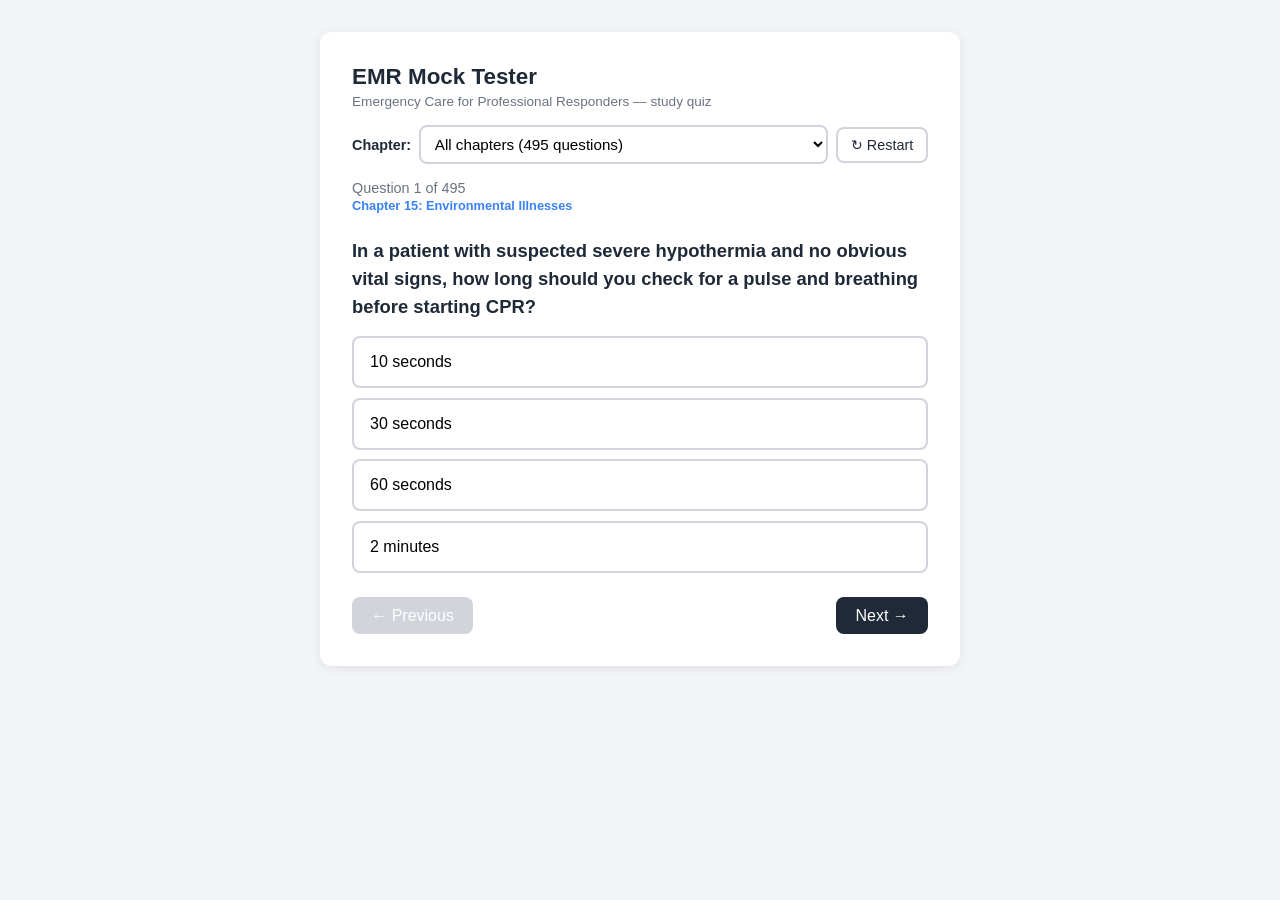
==== index.html @ 5485d756 "EMR mock tester: 495-question quiz with chapter filter Static HTML/CSS/JS quiz for the Canadian Red " ====
<!DOCTYPE html>
<html lang="en">
<head>
  <meta charset="UTF-8">
  <meta name="viewport" content="width=device-width, initial-scale=1.0">
  <title>EMR Mock Tester</title>
  <link rel="stylesheet" href="style.css">
</head>
<body>
  <main class="card">
    <header>
      <h1>EMR Mock Tester</h1>
      <p class="subtitle">Emergency Care for Professional Responders &mdash; study quiz</p>

      <div class="controls">
        <label for="chapter-select">Chapter:</label>
        <select id="chapter-select"></select>
        <button id="restart-btn" type="button" title="Reshuffle and start over">&#8635; Restart</button>
      </div>

      <p id="progress" class="progress"></p>
      <p id="chapter-label" class="chapter-label"></p>
      <p id="score" class="score"></p>
    </header>

    <section id="quiz">
      <p id="question" class="question"></p>
      <div id="choices" class="choices"></div>
      <p id="explanation" class="explanation" hidden></p>
    </section>

    <p id="error" class="error" hidden></p>

    <nav class="nav">
      <button id="prev-btn" type="button">&larr; Previous</button>
      <button id="next-btn" type="button">Next &rarr;</button>
    </nav>
  </main>

  <script src="app.js"></script>
</body>
</html>
---- style.css ----
* {
  box-sizing: border-box;
  margin: 0;
  padding: 0;
}

body {
  font-family: -apple-system, BlinkMacSystemFont, "Segoe UI", Roboto, Helvetica, Arial, sans-serif;
  background: #f2f4f7;
  color: #1f2937;
  min-height: 100vh;
  display: flex;
  align-items: flex-start;
  justify-content: center;
  padding: 2rem 1rem;
}

.card {
  background: #fff;
  border-radius: 12px;
  box-shadow: 0 2px 12px rgba(0, 0, 0, 0.08);
  max-width: 640px;
  width: 100%;
  padding: 2rem;
}

header {
  margin-bottom: 1.5rem;
}

h1 {
  font-size: 1.4rem;
  margin-bottom: 0.25rem;
}

.subtitle {
  font-size: 0.85rem;
  color: #6b7280;
  margin-bottom: 1rem;
}

.controls {
  display: flex;
  flex-wrap: wrap;
  align-items: center;
  gap: 0.5rem;
  margin-bottom: 1rem;
}

.controls label {
  font-size: 0.9rem;
  font-weight: 600;
}

.controls select {
  flex: 1;
  min-width: 12rem;
  font-size: 0.95rem;
  padding: 0.5rem 0.6rem;
  border: 2px solid #d1d5db;
  border-radius: 8px;
  background: #fff;
  cursor: pointer;
}

.controls #restart-btn {
  font-size: 0.9rem;
  padding: 0.5rem 0.8rem;
  border: 2px solid #d1d5db;
  border-radius: 8px;
  background: #fff;
  color: #1f2937;
  cursor: pointer;
}

.controls #restart-btn:hover {
  background: #f3f4f6;
  border-color: #9ca3af;
}

.progress,
.score {
  font-size: 0.9rem;
  color: #6b7280;
}

.score {
  display: flex;
  justify-content: space-between;
  align-items: baseline;
  gap: 1rem;
}

.score-pct {
  font-weight: 600;
  color: #1f2937;
}

.chapter-label {
  font-size: 0.8rem;
  color: #3b82f6;
  font-weight: 600;
  margin-top: 0.15rem;
}

.question {
  font-size: 1.15rem;
  font-weight: 600;
  margin-bottom: 1rem;
  line-height: 1.5;
}

.choices {
  display: flex;
  flex-direction: column;
  gap: 0.6rem;
}

.choice {
  width: 100%;
  text-align: left;
  font-size: 1rem;
  line-height: 1.4;
  padding: 0.8rem 1rem;
  border: 2px solid #d1d5db;
  border-radius: 8px;
  background: #fff;
  cursor: pointer;
  transition: background 0.15s, border-color 0.15s;
}

.choice:hover:not(:disabled) {
  background: #f3f4f6;
  border-color: #9ca3af;
}

.choice:disabled {
  cursor: default;
  color: inherit;
  opacity: 1;
}

.choice.correct {
  background: #dcfce7;
  border-color: #16a34a;
}

.choice.incorrect {
  background: #fee2e2;
  border-color: #dc2626;
}

.explanation {
  margin-top: 1rem;
  padding: 0.8rem 1rem;
  background: #eff6ff;
  border-left: 4px solid #3b82f6;
  border-radius: 4px;
  font-size: 0.95rem;
  line-height: 1.5;
}

.error {
  padding: 1rem;
  background: #fee2e2;
  border-radius: 8px;
  line-height: 1.5;
}

.nav {
  display: flex;
  justify-content: space-between;
  margin-top: 1.5rem;
}

.nav button {
  font-size: 1rem;
  padding: 0.6rem 1.2rem;
  border: none;
  border-radius: 8px;
  background: #1f2937;
  color: #fff;
  cursor: pointer;
}

.nav button:hover:not(:disabled) {
  background: #374151;
}

.nav button:disabled {
  background: #d1d5db;
  cursor: default;
}
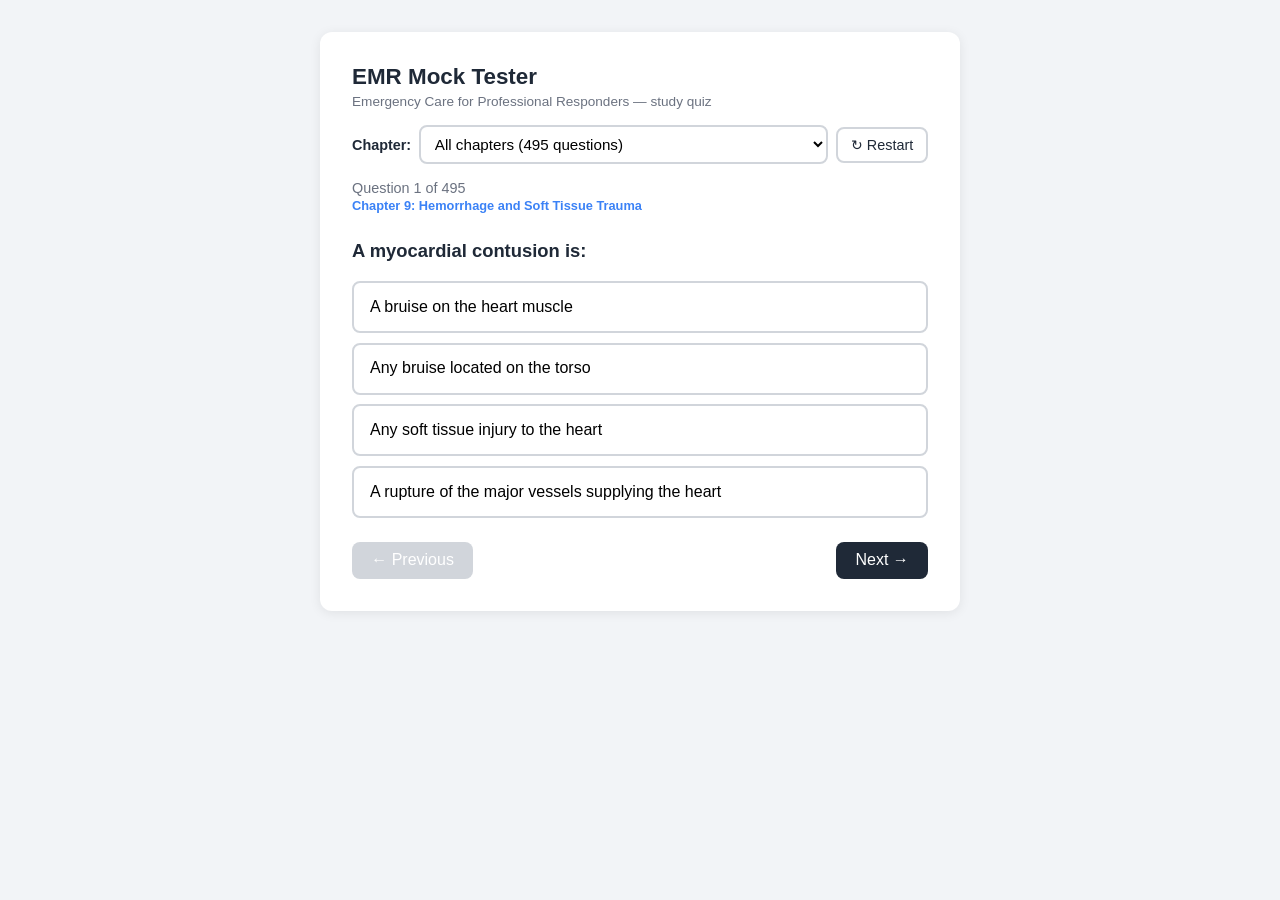
==== commit 9945ed16: "Add finish/results screen, answer persistence, and completion marks - Finish button on the last ques" ====
--- a/index.html
+++ b/index.html
@@ -15,7 +15,8 @@
       <div class="controls">
         <label for="chapter-select">Chapter:</label>
         <select id="chapter-select"></select>
-        <button id="restart-btn" type="button" title="Reshuffle and start over">&#8635; Restart</button>
+        <button id="summary-btn" type="button" hidden title="Jump to your results for this chapter">&#9776; View summary</button>
+        <button id="restart-btn" type="button" title="Clear answers, reshuffle, and start over">&#8635; Restart</button>
       </div>
 
       <p id="progress" class="progress"></p>
@@ -29,11 +30,22 @@
       <p id="explanation" class="explanation" hidden></p>
     </section>
 
+    <section id="results" hidden>
+      <h2 id="results-heading"></h2>
+      <p id="results-score" class="results-score"></p>
+      <div id="results-review"></div>
+      <div class="results-actions">
+        <button id="review-btn" type="button">Review answers</button>
+        <button id="restart-chapter-btn" type="button">&#8635; Restart</button>
+      </div>
+    </section>
+
     <p id="error" class="error" hidden></p>
 
     <nav class="nav">
       <button id="prev-btn" type="button">&larr; Previous</button>
       <button id="next-btn" type="button">Next &rarr;</button>
+      <button id="finish-btn" type="button" hidden>Finish &check;</button>
     </nav>
   </main>
 
--- a/style.css
+++ b/style.css
@@ -2,6 +2,10 @@
   box-sizing: border-box;
   margin: 0;
   padding: 0;
+}
+
+[hidden] {
+  display: none !important;
 }
 
 body {
@@ -63,7 +67,7 @@
   cursor: pointer;
 }
 
-.controls #restart-btn {
+.controls button {
   font-size: 0.9rem;
   padding: 0.5rem 0.8rem;
   border: 2px solid #d1d5db;
@@ -73,9 +77,19 @@
   cursor: pointer;
 }
 
-.controls #restart-btn:hover {
+.controls button:hover {
   background: #f3f4f6;
   border-color: #9ca3af;
+}
+
+.controls #summary-btn {
+  border-color: #16a34a;
+  color: #15803d;
+  font-weight: 600;
+}
+
+.controls #summary-btn:hover {
+  background: #f0fdf4;
 }
 
 .progress,
@@ -191,3 +205,87 @@
   background: #d1d5db;
   cursor: default;
 }
+
+#finish-btn {
+  background: #16a34a;
+}
+
+#finish-btn:hover:not(:disabled) {
+  background: #15803d;
+}
+
+/* ---- Results / review screen ---- */
+#results-heading {
+  font-size: 1.3rem;
+  margin-bottom: 0.5rem;
+}
+
+.results-score {
+  font-size: 1.05rem;
+  font-weight: 600;
+  margin-bottom: 1.25rem;
+}
+
+.results-note {
+  font-size: 0.95rem;
+  color: #6b7280;
+  margin-bottom: 1rem;
+}
+
+.review-item {
+  padding: 0.8rem 1rem;
+  margin-bottom: 0.75rem;
+  background: #f9fafb;
+  border-left: 4px solid #dc2626;
+  border-radius: 4px;
+}
+
+.review-item.unanswered {
+  border-left-color: #9ca3af;
+}
+
+.review-q {
+  font-weight: 600;
+  line-height: 1.45;
+  margin-bottom: 0.4rem;
+}
+
+.review-line {
+  font-size: 0.95rem;
+  line-height: 1.5;
+}
+
+.review-your {
+  color: #dc2626;
+}
+
+.review-correct {
+  color: #16a34a;
+}
+
+.review-explanation {
+  font-size: 0.9rem;
+  color: #4b5563;
+  margin-top: 0.35rem;
+  line-height: 1.5;
+}
+
+.results-actions {
+  display: flex;
+  gap: 0.75rem;
+  margin-top: 1.25rem;
+}
+
+.results-actions button {
+  font-size: 1rem;
+  padding: 0.6rem 1.2rem;
+  border: none;
+  border-radius: 8px;
+  background: #1f2937;
+  color: #fff;
+  cursor: pointer;
+}
+
+.results-actions button:hover {
+  background: #374151;
+}
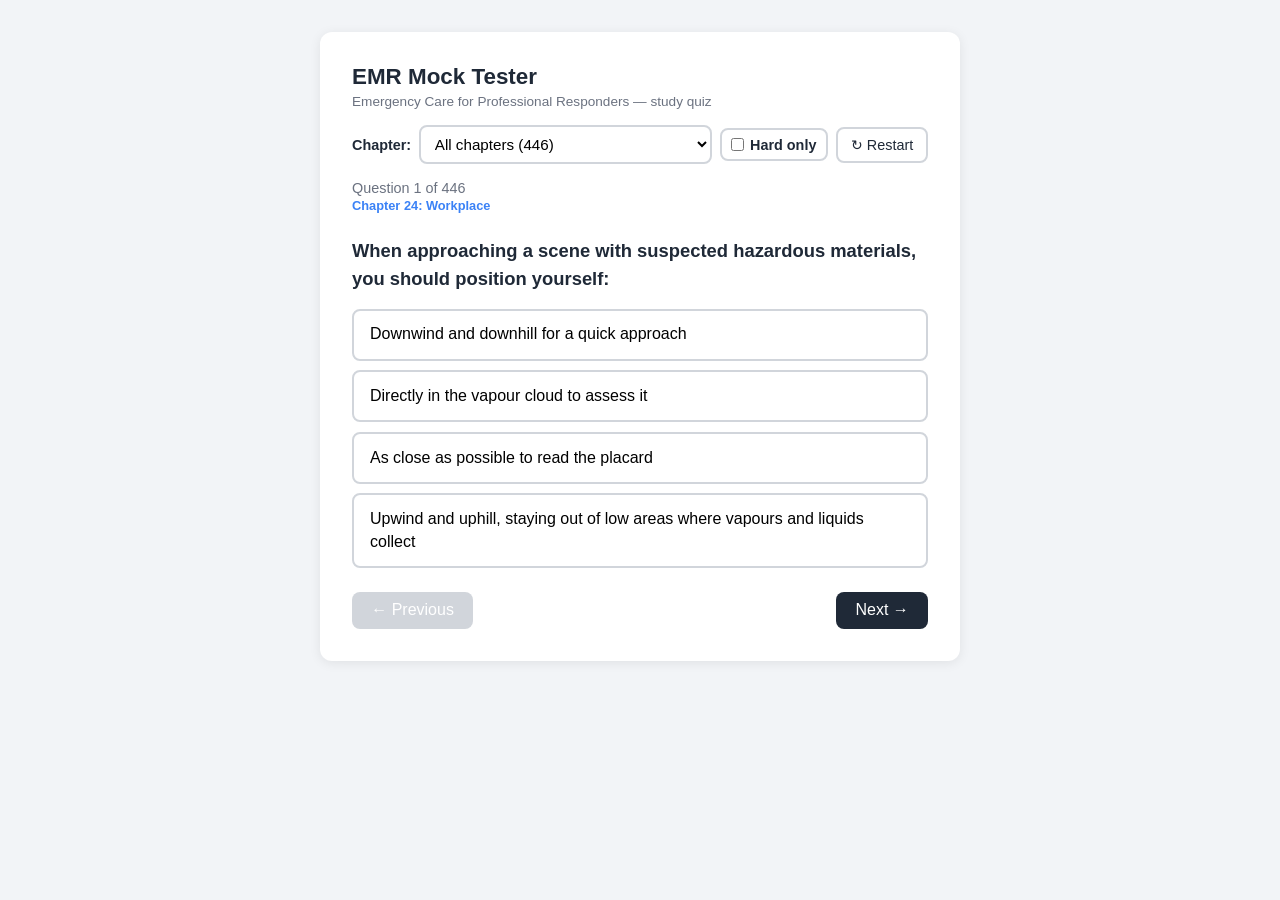
==== commit bf870bae: "Add "Hard only" difficulty filter to the UI A checkbox in the controls restricts the active pool to " ====
--- a/index.html
+++ b/index.html
@@ -15,6 +15,9 @@
       <div class="controls">
         <label for="chapter-select">Chapter:</label>
         <select id="chapter-select"></select>
+        <label class="difficulty-toggle" title="Show only the hard 'gotcha' questions">
+          <input type="checkbox" id="hard-only"> Hard only
+        </label>
         <button id="summary-btn" type="button" hidden title="Jump to your results for this chapter">&#9776; View summary</button>
         <button id="restart-btn" type="button" title="Clear answers, reshuffle, and start over">&#8635; Restart</button>
       </div>
--- a/style.css
+++ b/style.css
@@ -56,6 +56,28 @@
   font-weight: 600;
 }
 
+.difficulty-toggle {
+  display: flex;
+  align-items: center;
+  gap: 0.35rem;
+  padding: 0.4rem 0.6rem;
+  border: 2px solid #d1d5db;
+  border-radius: 8px;
+  cursor: pointer;
+  white-space: nowrap;
+}
+
+.difficulty-toggle input {
+  accent-color: #dc2626;
+  cursor: pointer;
+}
+
+.difficulty-toggle:has(input:checked) {
+  border-color: #dc2626;
+  color: #b91c1c;
+  background: #fef2f2;
+}
+
 .controls select {
   flex: 1;
   min-width: 12rem;
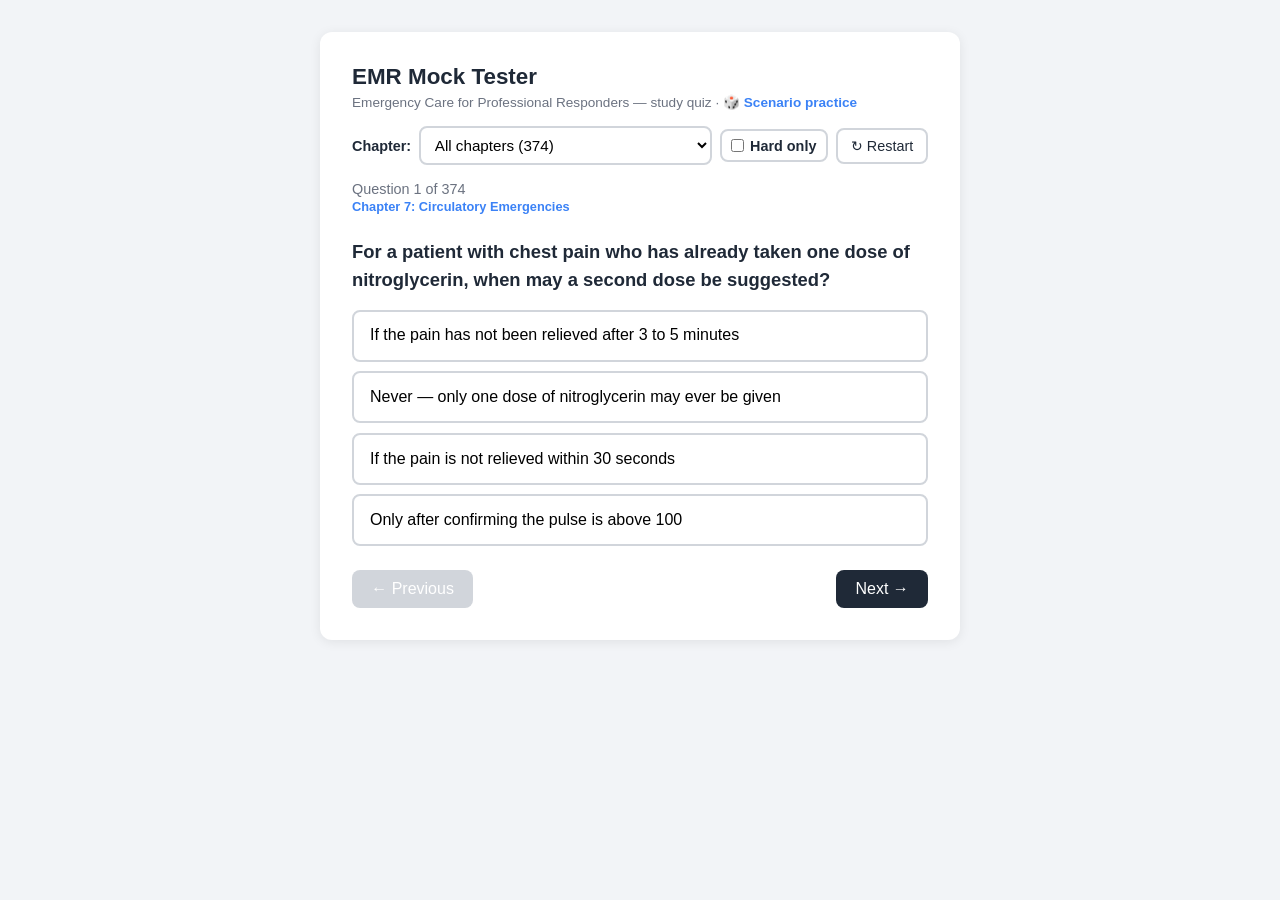
==== commit f9102156: "Add moderator-view scenario practice page New scenarios.html/js/json: a moderator runs a scenario (d" ====
--- a/index.html
+++ b/index.html
@@ -10,7 +10,10 @@
   <main class="card">
     <header>
       <h1>EMR Mock Tester</h1>
-      <p class="subtitle">Emergency Care for Professional Responders &mdash; study quiz</p>
+      <p class="subtitle">
+        Emergency Care for Professional Responders &mdash; study quiz &middot;
+        <a class="page-link" href="scenarios.html">&#127922; Scenario practice</a>
+      </p>
 
       <div class="controls">
         <label for="chapter-select">Chapter:</label>
--- a/style.css
+++ b/style.css
@@ -311,3 +311,159 @@
 .results-actions button:hover {
   background: #374151;
 }
+
+/* ---- Scenario practice page ---- */
+.page-link {
+  color: #3b82f6;
+  font-weight: 600;
+  text-decoration: none;
+}
+
+.page-link:hover {
+  text-decoration: underline;
+}
+
+.moderator-note {
+  font-size: 0.85rem;
+  color: #6b7280;
+  font-style: italic;
+  line-height: 1.5;
+}
+
+.scenario-title-row {
+  display: flex;
+  align-items: baseline;
+  flex-wrap: wrap;
+  gap: 0.5rem;
+  margin-bottom: 0.75rem;
+}
+
+.scenario-title-row h2 {
+  font-size: 1.25rem;
+}
+
+.badge {
+  font-size: 0.7rem;
+  font-weight: 700;
+  text-transform: uppercase;
+  letter-spacing: 0.05em;
+  padding: 0.15rem 0.5rem;
+  border-radius: 999px;
+}
+
+.badge-medical {
+  background: #dbeafe;
+  color: #1d4ed8;
+}
+
+.badge-trauma {
+  background: #ffedd5;
+  color: #c2410c;
+}
+
+.badge-tricky {
+  background: #fef2f2;
+  color: #b91c1c;
+  border: 1px solid #fca5a5;
+}
+
+.dispatch {
+  padding: 0.9rem 1rem;
+  background: #eff6ff;
+  border-left: 4px solid #3b82f6;
+  border-radius: 4px;
+  line-height: 1.55;
+  margin-bottom: 1rem;
+}
+
+.dispatch-label {
+  font-size: 0.75rem;
+  font-weight: 700;
+  text-transform: uppercase;
+  letter-spacing: 0.05em;
+  color: #1d4ed8;
+  margin-bottom: 0.35rem;
+}
+
+.reveal-controls {
+  display: flex;
+  gap: 0.5rem;
+  margin-bottom: 0.75rem;
+}
+
+.reveal-controls button {
+  font-size: 0.85rem;
+  padding: 0.4rem 0.7rem;
+  border: 2px solid #d1d5db;
+  border-radius: 8px;
+  background: #fff;
+  color: #1f2937;
+  cursor: pointer;
+}
+
+.reveal-controls button:hover {
+  background: #f3f4f6;
+  border-color: #9ca3af;
+}
+
+.section {
+  border: 2px solid #d1d5db;
+  border-radius: 8px;
+  margin-bottom: 0.6rem;
+  background: #fff;
+}
+
+.section[open] {
+  border-color: #16a34a;
+}
+
+.section summary {
+  font-size: 1rem;
+  font-weight: 600;
+  padding: 0.7rem 1rem;
+  cursor: pointer;
+  user-select: none;
+  list-style-position: inside;
+}
+
+.section summary:hover {
+  background: #f3f4f6;
+  border-radius: 6px;
+}
+
+.section[open] summary {
+  color: #15803d;
+}
+
+.section-body {
+  padding: 0.25rem 1rem 0.9rem;
+  line-height: 1.55;
+  font-size: 0.95rem;
+}
+
+.kv-row {
+  margin-bottom: 0.4rem;
+}
+
+.kv-key {
+  font-weight: 700;
+  color: #374151;
+}
+
+.kv-key::after {
+  content: ":";
+}
+
+.debrief-hook {
+  font-weight: 600;
+  color: #b91c1c;
+  margin-bottom: 0.6rem;
+}
+
+.debrief-list {
+  margin: 0.25rem 0 0.75rem 1.25rem;
+}
+
+.debrief-list li {
+  margin-bottom: 0.3rem;
+}
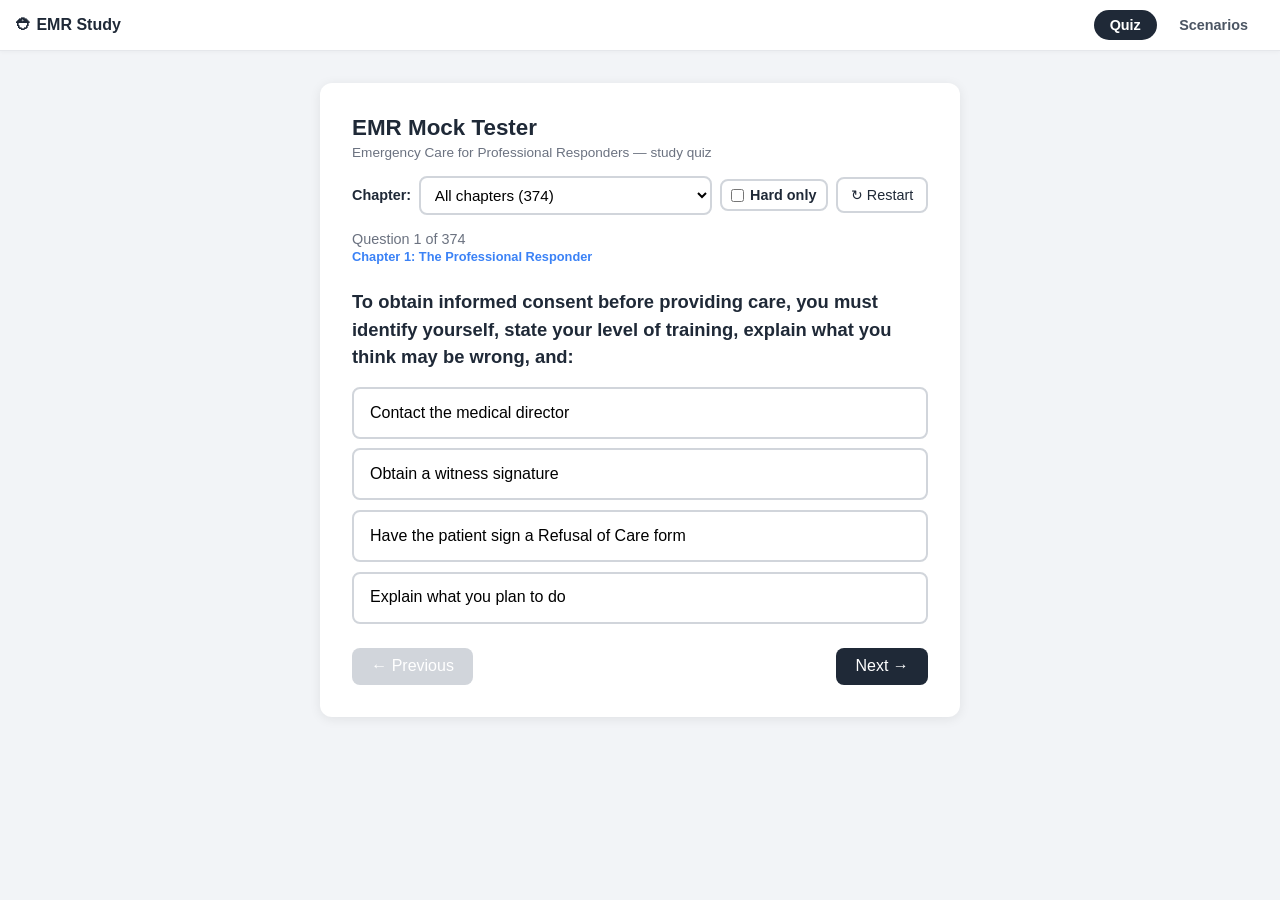
==== commit e8942021: "Add shared sticky navbar and tighten mobile responsiveness Both pages get a full-width sticky navbar" ====
--- a/index.html
+++ b/index.html
@@ -7,13 +7,18 @@
   <link rel="stylesheet" href="style.css">
 </head>
 <body>
+  <nav class="navbar">
+    <a class="navbar-brand" href="index.html">&#9937; EMR Study</a>
+    <div class="navbar-tabs">
+      <a class="navbar-tab active" href="index.html" aria-current="page">Quiz</a>
+      <a class="navbar-tab" href="scenarios.html">Scenarios</a>
+    </div>
+  </nav>
+
   <main class="card">
     <header>
       <h1>EMR Mock Tester</h1>
-      <p class="subtitle">
-        Emergency Care for Professional Responders &mdash; study quiz &middot;
-        <a class="page-link" href="scenarios.html">&#127922; Scenario practice</a>
-      </p>
+      <p class="subtitle">Emergency Care for Professional Responders &mdash; study quiz</p>
 
       <div class="controls">
         <label for="chapter-select">Chapter:</label>
--- a/style.css
+++ b/style.css
@@ -14,9 +14,57 @@
   color: #1f2937;
   min-height: 100vh;
   display: flex;
-  align-items: flex-start;
-  justify-content: center;
-  padding: 2rem 1rem;
+  flex-direction: column;
+  align-items: center;
+}
+
+/* ---- Navbar (shared by both pages) ---- */
+.navbar {
+  position: sticky;
+  top: 0;
+  z-index: 10;
+  width: 100%;
+  display: flex;
+  align-items: center;
+  justify-content: space-between;
+  gap: 0.75rem;
+  padding: 0.6rem 1rem;
+  background: #fff;
+  border-bottom: 1px solid #e5e7eb;
+  box-shadow: 0 1px 4px rgba(0, 0, 0, 0.04);
+}
+
+.navbar-brand {
+  font-weight: 700;
+  font-size: 1rem;
+  color: #1f2937;
+  text-decoration: none;
+  white-space: nowrap;
+}
+
+.navbar-tabs {
+  display: flex;
+  gap: 0.4rem;
+}
+
+.navbar-tab {
+  font-size: 0.9rem;
+  font-weight: 600;
+  padding: 0.45rem 1rem;
+  border-radius: 999px;
+  color: #4b5563;
+  text-decoration: none;
+  white-space: nowrap;
+}
+
+.navbar-tab:hover {
+  background: #f3f4f6;
+  color: #1f2937;
+}
+
+.navbar-tab.active {
+  background: #1f2937;
+  color: #fff;
 }
 
 .card {
@@ -24,7 +72,8 @@
   border-radius: 12px;
   box-shadow: 0 2px 12px rgba(0, 0, 0, 0.08);
   max-width: 640px;
-  width: 100%;
+  width: calc(100% - 2rem);
+  margin: 2rem 0 3rem;
   padding: 2rem;
 }
 
@@ -81,6 +130,7 @@
 .controls select {
   flex: 1;
   min-width: 12rem;
+  max-width: 100%;
   font-size: 0.95rem;
   padding: 0.5rem 0.6rem;
   border: 2px solid #d1d5db;
@@ -313,33 +363,93 @@
 }
 
 /* ---- Scenario practice page ---- */
-.page-link {
-  color: #3b82f6;
-  font-weight: 600;
-  text-decoration: none;
-}
-
-.page-link:hover {
-  text-decoration: underline;
-}
-
-.moderator-note {
+.card--wide {
+  max-width: 720px;
+}
+
+/* Toolbar: timer, reveal progress, reveal/hide all */
+.toolbar {
+  display: flex;
+  align-items: center;
+  flex-wrap: wrap;
+  gap: 0.5rem;
+  padding-top: 0.75rem;
+  margin-top: 0.25rem;
+  border-top: 1px solid #e5e7eb;
+}
+
+.toolbar-spacer {
+  flex: 1;
+}
+
+.chip {
   font-size: 0.85rem;
-  color: #6b7280;
-  font-style: italic;
-  line-height: 1.5;
-}
-
+  font-variant-numeric: tabular-nums;
+  padding: 0.35rem 0.7rem;
+  border: 1.5px solid #d1d5db;
+  border-radius: 999px;
+  background: #fff;
+  color: #374151;
+  cursor: pointer;
+}
+
+button.chip:hover {
+  background: #f3f4f6;
+  border-color: #9ca3af;
+}
+
+.chip-static {
+  cursor: default;
+  background: #f9fafb;
+}
+
+.chip-active {
+  border-color: #3b82f6;
+  color: #1d4ed8;
+  background: #eff6ff;
+}
+
+.chip-complete {
+  border-color: #16a34a;
+  color: #15803d;
+  background: #f0fdf4;
+}
+
+/* Scenario title row */
 .scenario-title-row {
   display: flex;
-  align-items: baseline;
+  align-items: center;
   flex-wrap: wrap;
   gap: 0.5rem;
   margin-bottom: 0.75rem;
 }
 
 .scenario-title-row h2 {
-  font-size: 1.25rem;
+  font-size: 1.3rem;
+  margin-right: 0.25rem;
+}
+
+#done-btn {
+  margin-left: auto;
+  font-size: 0.8rem;
+  padding: 0.35rem 0.7rem;
+  border: 1.5px solid #d1d5db;
+  border-radius: 999px;
+  background: #fff;
+  color: #6b7280;
+  cursor: pointer;
+  white-space: nowrap;
+}
+
+#done-btn:hover {
+  border-color: #9ca3af;
+  background: #f3f4f6;
+}
+
+#done-btn.done {
+  border-color: #16a34a;
+  color: #15803d;
+  background: #f0fdf4;
 }
 
 .badge {
@@ -347,7 +457,7 @@
   font-weight: 700;
   text-transform: uppercase;
   letter-spacing: 0.05em;
-  padding: 0.15rem 0.5rem;
+  padding: 0.2rem 0.55rem;
   border-radius: 999px;
 }
 
@@ -367,13 +477,14 @@
   border: 1px solid #fca5a5;
 }
 
+/* Dispatch — the read-aloud card */
 .dispatch {
   padding: 0.9rem 1rem;
   background: #eff6ff;
   border-left: 4px solid #3b82f6;
   border-radius: 4px;
   line-height: 1.55;
-  margin-bottom: 1rem;
+  margin-bottom: 1.25rem;
 }
 
 .dispatch-label {
@@ -385,64 +496,129 @@
   margin-bottom: 0.35rem;
 }
 
-.reveal-controls {
-  display: flex;
+/* Phase rail: numbered circles joined by a vertical line */
+.phase {
+  display: flex;
+  gap: 0.9rem;
+  position: relative;
+  padding-bottom: 1.1rem;
+}
+
+.phase::before {
+  content: "";
+  position: absolute;
+  left: 15px;
+  top: 32px;
+  bottom: -2px;
+  width: 2px;
+  background: #e5e7eb;
+}
+
+.phase:last-child::before {
+  display: none;
+}
+
+.phase:last-child {
+  padding-bottom: 0;
+}
+
+.phase-num {
+  flex: none;
+  width: 32px;
+  height: 32px;
+  border-radius: 50%;
+  background: #1f2937;
+  color: #fff;
+  font-weight: 700;
+  font-size: 0.95rem;
+  display: flex;
+  align-items: center;
+  justify-content: center;
+  position: relative;
+  z-index: 1;
+}
+
+.phase-content {
+  flex: 1;
+  min-width: 0;
+  display: flex;
+  flex-direction: column;
   gap: 0.5rem;
-  margin-bottom: 0.75rem;
-}
-
-.reveal-controls button {
-  font-size: 0.85rem;
-  padding: 0.4rem 0.7rem;
+}
+
+.phase-title {
+  font-size: 1rem;
+  font-weight: 600;
+  padding: 0.35rem 0;
+  color: #1f2937;
+}
+
+/* Reveal sections */
+.reveal {
   border: 2px solid #d1d5db;
   border-radius: 8px;
   background: #fff;
-  color: #1f2937;
-  cursor: pointer;
-}
-
-.reveal-controls button:hover {
-  background: #f3f4f6;
-  border-color: #9ca3af;
-}
-
-.section {
-  border: 2px solid #d1d5db;
-  border-radius: 8px;
-  margin-bottom: 0.6rem;
-  background: #fff;
-}
-
-.section[open] {
+}
+
+.reveal.revealed {
+  border-color: #86efac;
+}
+
+.reveal[open] {
   border-color: #16a34a;
 }
 
-.section summary {
+.reveal summary {
+  display: flex;
+  align-items: center;
+  gap: 0.5rem;
+  min-height: 44px;
   font-size: 1rem;
   font-weight: 600;
-  padding: 0.7rem 1rem;
+  padding: 0.55rem 1rem;
   cursor: pointer;
   user-select: none;
-  list-style-position: inside;
-}
-
-.section summary:hover {
-  background: #f3f4f6;
+  list-style: none;
+}
+
+.reveal summary::-webkit-details-marker {
+  display: none;
+}
+
+.reveal summary::before {
+  content: "▸";
+  color: #9ca3af;
+  transition: transform 0.15s;
+}
+
+.reveal[open] summary::before {
+  transform: rotate(90deg);
+  color: #16a34a;
+}
+
+.reveal summary:hover {
+  background: #f9fafb;
   border-radius: 6px;
 }
 
-.section[open] summary {
+.reveal[open] summary .reveal-label {
   color: #15803d;
 }
 
+.reveal-mark {
+  margin-left: auto;
+  color: #16a34a;
+  font-weight: 700;
+}
+
 .section-body {
-  padding: 0.25rem 1rem 0.9rem;
+  padding: 0.35rem 1rem 1rem;
   line-height: 1.55;
   font-size: 0.95rem;
 }
 
 .kv-row {
-  margin-bottom: 0.4rem;
+  margin-bottom: 0.45rem;
 }
 
 .kv-key {
@@ -454,6 +630,109 @@
   content: ":";
 }
 
+/* SAMPLE / OPQRST mnemonic letter chips */
+.chip-row {
+  display: flex;
+  align-items: baseline;
+  gap: 0.5rem;
+}
+
+.letter-chip {
+  flex: none;
+  width: 1.5rem;
+  height: 1.5rem;
+  border-radius: 50%;
+  background: #dbeafe;
+  color: #1d4ed8;
+  font-size: 0.8rem;
+  font-weight: 700;
+  display: inline-flex;
+  align-items: center;
+  justify-content: center;
+  align-self: flex-start;
+  transform: translateY(0.15rem);
+}
+
+.chip-rest {
+  font-weight: 600;
+  color: #6b7280;
+  font-size: 0.85rem;
+}
+
+/* Vitals stat tiles */
+.vitals-grid {
+  display: grid;
+  grid-template-columns: repeat(auto-fit, minmax(150px, 1fr));
+  gap: 0.5rem;
+}
+
+.vital-tile {
+  background: #f9fafb;
+  border: 1px solid #e5e7eb;
+  border-radius: 8px;
+  padding: 0.55rem 0.7rem;
+}
+
+.vital-tile--wide {
+  grid-column: 1 / -1;
+}
+
+.vital-label {
+  font-size: 0.7rem;
+  font-weight: 600;
+  text-transform: uppercase;
+  letter-spacing: 0.05em;
+  color: #6b7280;
+  margin-bottom: 0.15rem;
+}
+
+.vital-value {
+  font-size: 0.95rem;
+  font-weight: 600;
+  color: #1f2937;
+  line-height: 1.4;
+}
+
+/* Moderator-only spoiler zone */
+.moderator-zone {
+  margin-top: 1.25rem;
+  padding: 0.9rem;
+  background: #fffbeb;
+  border: 1.5px solid #fcd34d;
+  border-radius: 10px;
+}
+
+.moderator-zone-label {
+  font-size: 0.75rem;
+  font-weight: 700;
+  text-transform: uppercase;
+  letter-spacing: 0.05em;
+  color: #b45309;
+  margin-bottom: 0.6rem;
+}
+
+.moderator-zone .reveal {
+  border-color: #fcd34d;
+  background: #fffdf5;
+}
+
+.moderator-zone .reveal + .reveal {
+  margin-top: 0.5rem;
+}
+
+.moderator-zone .reveal[open] {
+  border-color: #f59e0b;
+}
+
+.moderator-zone .reveal[open] summary .reveal-label,
+.moderator-zone .reveal[open] summary::before {
+  color: #b45309;
+}
+
+.moderator-zone .reveal summary:hover {
+  background: #fef3c7;
+}
+
 .debrief-hook {
   font-weight: 600;
   color: #b91c1c;
@@ -467,3 +746,29 @@
 .debrief-list li {
   margin-bottom: 0.3rem;
 }
+
+@media (max-width: 480px) {
+  .card {
+    padding: 1.1rem;
+    margin: 1rem 0 2rem;
+    width: calc(100% - 1.5rem);
+  }
+
+  .phase {
+    gap: 0.6rem;
+  }
+
+  .phase::before {
+    left: 12px;
+  }
+
+  .phase-num {
+    width: 26px;
+    height: 26px;
+    font-size: 0.85rem;
+  }
+
+  .section-body {
+    padding: 0.25rem 0.75rem 0.85rem;
+  }
+}
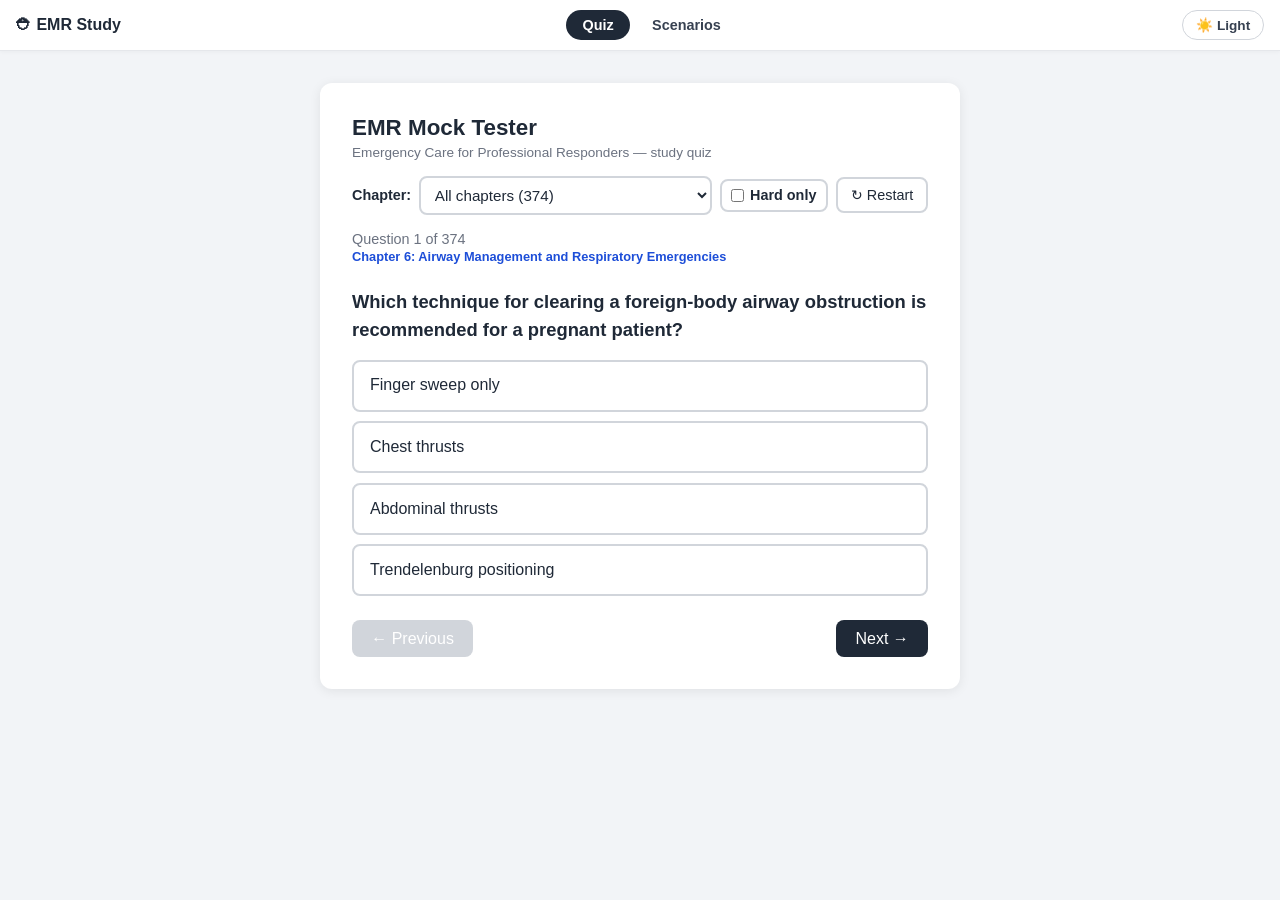
==== commit 147a5e58: "Add light / dark / greyscale themes Tokenize all colors in style.css as CSS custom properties with t" ====
--- a/index.html
+++ b/index.html
@@ -4,6 +4,16 @@
   <meta charset="UTF-8">
   <meta name="viewport" content="width=device-width, initial-scale=1.0">
   <title>EMR Mock Tester</title>
+  <script>
+    (function () {
+      var t;
+      try { t = localStorage.getItem("emr-theme-v1"); } catch (e) {}
+      if (t !== "light" && t !== "dark" && t !== "grey") {
+        t = window.matchMedia && matchMedia("(prefers-color-scheme: dark)").matches ? "dark" : "light";
+      }
+      document.documentElement.dataset.theme = t;
+    })();
+  </script>
   <link rel="stylesheet" href="style.css">
 </head>
 <body>
@@ -13,6 +23,7 @@
       <a class="navbar-tab active" href="index.html" aria-current="page">Quiz</a>
       <a class="navbar-tab" href="scenarios.html">Scenarios</a>
     </div>
+    <button id="theme-btn" class="navbar-theme" type="button" title="Switch theme (light / dark / grey)"></button>
   </nav>
 
   <main class="card">
@@ -60,6 +71,7 @@
     </nav>
   </main>
 
+  <script src="theme.js"></script>
   <script src="app.js"></script>
 </body>
 </html>
--- a/style.css
+++ b/style.css
@@ -1,3 +1,161 @@
+/* ---- Theme tokens ----------------------------------------------------------
+   Light is the default; dark and grey override on <html data-theme="...">.
+   The boot script in each page's <head> sets data-theme before first paint. */
+:root {
+  color-scheme: light;
+
+  --bg: #f2f4f7;
+  --surface: #fff;
+  --surface-2: #f9fafb;
+  --surface-3: #f3f4f6;
+  --text: #1f2937;
+  --text-2: #374151;
+  --muted: #6b7280;
+  --faint: #9ca3af;
+  --border: #e5e7eb;
+  --border-2: #d1d5db;
+  --shadow-1: 0 1px 4px rgba(0, 0, 0, 0.04);
+  --shadow-2: 0 2px 12px rgba(0, 0, 0, 0.08);
+
+  --btn-bg: #1f2937;
+  --btn-bg-hover: #374151;
+  --btn-text: #fff;
+  --btn-disabled: #d1d5db;
+
+  --info-bg: #eff6ff;
+  --info-bg-2: #dbeafe;
+  --info-text: #1d4ed8;
+  --info-border: #3b82f6;
+
+  --ok-bg: #f0fdf4;
+  --ok-bg-2: #dcfce7;
+  --ok-text: #15803d;
+  --ok-border: #16a34a;
+  --ok-border-soft: #86efac;
+  --ok-btn-bg: #16a34a;
+  --ok-btn-hover: #15803d;
+
+  --bad-bg: #fef2f2;
+  --bad-bg-2: #fee2e2;
+  --bad-text: #b91c1c;
+  --bad-border: #dc2626;
+  --bad-border-soft: #fca5a5;
+
+  --warn-bg: #fffbeb;
+  --warn-bg-soft: #fffdf5;
+  --warn-bg-2: #fef3c7;
+  --warn-text: #b45309;
+  --warn-border: #fcd34d;
+  --warn-border-strong: #f59e0b;
+
+  --trauma-bg: #ffedd5;
+  --trauma-text: #c2410c;
+}
+
+:root[data-theme="dark"] {
+  color-scheme: dark;
+
+  --bg: #0f1620;
+  --surface: #1b2430;
+  --surface-2: #232e3c;
+  --surface-3: #2a3646;
+  --text: #e2e6ea;
+  --text-2: #c3cbd4;
+  --muted: #939ca7;
+  --faint: #6b7684;
+  --border: #2c3947;
+  --border-2: #3e4c5f;
+  --shadow-1: 0 1px 4px rgba(0, 0, 0, 0.4);
+  --shadow-2: 0 2px 12px rgba(0, 0, 0, 0.5);
+
+  --btn-bg: #3b4a5c;
+  --btn-bg-hover: #48596e;
+  --btn-text: #fff;
+  --btn-disabled: #2c3947;
+
+  --info-bg: #182a41;
+  --info-bg-2: #21395a;
+  --info-text: #8ab6f2;
+  --info-border: #3f6ea8;
+
+  --ok-bg: #16281c;
+  --ok-bg-2: #1c3524;
+  --ok-text: #7fd89a;
+  --ok-border: #2f8a4e;
+  --ok-border-soft: #275e3b;
+  --ok-btn-bg: #1f7a41;
+  --ok-btn-hover: #27904e;
+
+  --bad-bg: #2e1a1a;
+  --bad-bg-2: #3a1f1f;
+  --bad-text: #f1a1a1;
+  --bad-border: #c25555;
+  --bad-border-soft: #6e3535;
+
+  --warn-bg: #2b2113;
+  --warn-bg-soft: #241d12;
+  --warn-bg-2: #3a2c15;
+  --warn-text: #e0b45c;
+  --warn-border: #6e5624;
+  --warn-border-strong: #b07f28;
+
+  --trauma-bg: #3a2417;
+  --trauma-text: #eda06b;
+}
+
+/* Greyscale: soft light-grey base, reduced contrast, colors desaturated to
+   faint hints where the meaning depends on them (quiz feedback, moderator). */
+:root[data-theme="grey"] {
+  color-scheme: light;
+
+  --bg: #caccd0;
+  --surface: #d7d9dc;
+  --surface-2: #cfd1d5;
+  --surface-3: #c6c8cc;
+  --text: #34373c;
+  --text-2: #43464b;
+  --muted: #5f6267;
+  --faint: #84868b;
+  --border: #b6b8bc;
+  --border-2: #a8abb0;
+  --shadow-1: 0 1px 4px rgba(0, 0, 0, 0.08);
+  --shadow-2: 0 2px 12px rgba(0, 0, 0, 0.1);
+
+  --btn-bg: #4a4d52;
+  --btn-bg-hover: #3c3f44;
+  --btn-text: #e8e9eb;
+  --btn-disabled: #b6b8bc;
+
+  --info-bg: #c9ced6;
+  --info-bg-2: #bfc6d1;
+  --info-text: #414c5c;
+  --info-border: #8a94a4;
+
+  --ok-bg: #c9d2c9;
+  --ok-bg-2: #bfccc0;
+  --ok-text: #46584a;
+  --ok-border: #7e9082;
+  --ok-border-soft: #a5b2a7;
+  --ok-btn-bg: #5d6f60;
+  --ok-btn-hover: #4f5f52;
+
+  --bad-bg: #d4c9c9;
+  --bad-bg-2: #cdbebe;
+  --bad-text: #5d4646;
+  --bad-border: #a08282;
+  --bad-border-soft: #b89e9e;
+
+  --warn-bg: #d4cfc2;
+  --warn-bg-soft: #d7d3c8;
+  --warn-bg-2: #cbc4b2;
+  --warn-text: #5c5340;
+  --warn-border: #b0a688;
+  --warn-border-strong: #99906f;
+
+  --trauma-bg: #d3c9bf;
+  --trauma-text: #5d4c3d;
+}
+
 * {
   box-sizing: border-box;
   margin: 0;
@@ -10,8 +168,8 @@
 
 body {
   font-family: -apple-system, BlinkMacSystemFont, "Segoe UI", Roboto, Helvetica, Arial, sans-serif;
-  background: #f2f4f7;
-  color: #1f2937;
+  background: var(--bg);
+  color: var(--text);
   min-height: 100vh;
   display: flex;
   flex-direction: column;
@@ -29,15 +187,15 @@
   justify-content: space-between;
   gap: 0.75rem;
   padding: 0.6rem 1rem;
-  background: #fff;
-  border-bottom: 1px solid #e5e7eb;
-  box-shadow: 0 1px 4px rgba(0, 0, 0, 0.04);
+  background: var(--surface);
+  border-bottom: 1px solid var(--border);
+  box-shadow: var(--shadow-1);
 }
 
 .navbar-brand {
   font-weight: 700;
   font-size: 1rem;
-  color: #1f2937;
+  color: var(--text);
   text-decoration: none;
   white-space: nowrap;
 }
@@ -52,25 +210,42 @@
   font-weight: 600;
   padding: 0.45rem 1rem;
   border-radius: 999px;
-  color: #4b5563;
+  color: var(--text-2);
   text-decoration: none;
   white-space: nowrap;
 }
 
 .navbar-tab:hover {
-  background: #f3f4f6;
-  color: #1f2937;
+  background: var(--surface-3);
+  color: var(--text);
 }
 
 .navbar-tab.active {
-  background: #1f2937;
-  color: #fff;
+  background: var(--btn-bg);
+  color: var(--btn-text);
+}
+
+.navbar-theme {
+  font-size: 0.85rem;
+  font-weight: 600;
+  padding: 0.4rem 0.8rem;
+  border: 1.5px solid var(--border-2);
+  border-radius: 999px;
+  background: var(--surface);
+  color: var(--text-2);
+  cursor: pointer;
+  white-space: nowrap;
+}
+
+.navbar-theme:hover {
+  background: var(--surface-3);
+  border-color: var(--faint);
 }
 
 .card {
-  background: #fff;
+  background: var(--surface);
   border-radius: 12px;
-  box-shadow: 0 2px 12px rgba(0, 0, 0, 0.08);
+  box-shadow: var(--shadow-2);
   max-width: 640px;
   width: calc(100% - 2rem);
   margin: 2rem 0 3rem;
@@ -88,7 +263,7 @@
 
 .subtitle {
   font-size: 0.85rem;
-  color: #6b7280;
+  color: var(--muted);
   margin-bottom: 1rem;
 }
 
@@ -110,21 +285,21 @@
   align-items: center;
   gap: 0.35rem;
   padding: 0.4rem 0.6rem;
-  border: 2px solid #d1d5db;
+  border: 2px solid var(--border-2);
   border-radius: 8px;
   cursor: pointer;
   white-space: nowrap;
 }
 
 .difficulty-toggle input {
-  accent-color: #dc2626;
+  accent-color: var(--bad-border);
   cursor: pointer;
 }
 
 .difficulty-toggle:has(input:checked) {
-  border-color: #dc2626;
-  color: #b91c1c;
-  background: #fef2f2;
+  border-color: var(--bad-border);
+  color: var(--bad-text);
+  background: var(--bad-bg);
 }
 
 .controls select {
@@ -133,41 +308,42 @@
   max-width: 100%;
   font-size: 0.95rem;
   padding: 0.5rem 0.6rem;
-  border: 2px solid #d1d5db;
+  border: 2px solid var(--border-2);
   border-radius: 8px;
-  background: #fff;
+  background: var(--surface);
+  color: var(--text);
   cursor: pointer;
 }
 
 .controls button {
   font-size: 0.9rem;
   padding: 0.5rem 0.8rem;
-  border: 2px solid #d1d5db;
+  border: 2px solid var(--border-2);
   border-radius: 8px;
-  background: #fff;
-  color: #1f2937;
+  background: var(--surface);
+  color: var(--text);
   cursor: pointer;
 }
 
 .controls button:hover {
-  background: #f3f4f6;
-  border-color: #9ca3af;
+  background: var(--surface-3);
+  border-color: var(--faint);
 }
 
 .controls #summary-btn {
-  border-color: #16a34a;
-  color: #15803d;
+  border-color: var(--ok-border);
+  color: var(--ok-text);
   font-weight: 600;
 }
 
 .controls #summary-btn:hover {
-  background: #f0fdf4;
+  background: var(--ok-bg);
 }
 
 .progress,
 .score {
   font-size: 0.9rem;
-  color: #6b7280;
+  color: var(--muted);
 }
 
 .score {
@@ -179,12 +355,12 @@
 
 .score-pct {
   font-weight: 600;
-  color: #1f2937;
+  color: var(--text);
 }
 
 .chapter-label {
   font-size: 0.8rem;
-  color: #3b82f6;
+  color: var(--info-text);
   font-weight: 600;
   margin-top: 0.15rem;
 }
@@ -208,16 +384,17 @@
   font-size: 1rem;
   line-height: 1.4;
   padding: 0.8rem 1rem;
-  border: 2px solid #d1d5db;
+  border: 2px solid var(--border-2);
   border-radius: 8px;
-  background: #fff;
+  background: var(--surface);
+  color: var(--text);
   cursor: pointer;
   transition: background 0.15s, border-color 0.15s;
 }
 
 .choice:hover:not(:disabled) {
-  background: #f3f4f6;
-  border-color: #9ca3af;
+  background: var(--surface-3);
+  border-color: var(--faint);
 }
 
 .choice:disabled {
@@ -227,20 +404,20 @@
 }
 
 .choice.correct {
-  background: #dcfce7;
-  border-color: #16a34a;
+  background: var(--ok-bg-2);
+  border-color: var(--ok-border);
 }
 
 .choice.incorrect {
-  background: #fee2e2;
-  border-color: #dc2626;
+  background: var(--bad-bg-2);
+  border-color: var(--bad-border);
 }
 
 .explanation {
   margin-top: 1rem;
   padding: 0.8rem 1rem;
-  background: #eff6ff;
-  border-left: 4px solid #3b82f6;
+  background: var(--info-bg);
+  border-left: 4px solid var(--info-border);
   border-radius: 4px;
   font-size: 0.95rem;
   line-height: 1.5;
@@ -248,7 +425,7 @@
 
 .error {
   padding: 1rem;
-  background: #fee2e2;
+  background: var(--bad-bg-2);
   border-radius: 8px;
   line-height: 1.5;
 }
@@ -264,26 +441,26 @@
   padding: 0.6rem 1.2rem;
   border: none;
   border-radius: 8px;
-  background: #1f2937;
-  color: #fff;
+  background: var(--btn-bg);
+  color: var(--btn-text);
   cursor: pointer;
 }
 
 .nav button:hover:not(:disabled) {
-  background: #374151;
+  background: var(--btn-bg-hover);
 }
 
 .nav button:disabled {
-  background: #d1d5db;
+  background: var(--btn-disabled);
   cursor: default;
 }
 
 #finish-btn {
-  background: #16a34a;
+  background: var(--ok-btn-bg);
 }
 
 #finish-btn:hover:not(:disabled) {
-  background: #15803d;
+  background: var(--ok-btn-hover);
 }
 
 /* ---- Results / review screen ---- */
@@ -300,20 +477,20 @@
 
 .results-note {
   font-size: 0.95rem;
-  color: #6b7280;
+  color: var(--muted);
   margin-bottom: 1rem;
 }
 
 .review-item {
   padding: 0.8rem 1rem;
   margin-bottom: 0.75rem;
-  background: #f9fafb;
-  border-left: 4px solid #dc2626;
+  background: var(--surface-2);
+  border-left: 4px solid var(--bad-border);
   border-radius: 4px;
 }
 
 .review-item.unanswered {
-  border-left-color: #9ca3af;
+  border-left-color: var(--faint);
 }
 
 .review-q {
@@ -328,16 +505,16 @@
 }
 
 .review-your {
-  color: #dc2626;
+  color: var(--bad-text);
 }
 
 .review-correct {
-  color: #16a34a;
+  color: var(--ok-text);
 }
 
 .review-explanation {
   font-size: 0.9rem;
-  color: #4b5563;
+  color: var(--text-2);
   margin-top: 0.35rem;
   line-height: 1.5;
 }
@@ -353,13 +530,13 @@
   padding: 0.6rem 1.2rem;
   border: none;
   border-radius: 8px;
-  background: #1f2937;
-  color: #fff;
+  background: var(--btn-bg);
+  color: var(--btn-text);
   cursor: pointer;
 }
 
 .results-actions button:hover {
-  background: #374151;
+  background: var(--btn-bg-hover);
 }
 
 /* ---- Scenario practice page ---- */
@@ -375,7 +552,7 @@
   gap: 0.5rem;
   padding-top: 0.75rem;
   margin-top: 0.25rem;
-  border-top: 1px solid #e5e7eb;
+  border-top: 1px solid var(--border);
 }
 
 .toolbar-spacer {
@@ -386,33 +563,33 @@
   font-size: 0.85rem;
   font-variant-numeric: tabular-nums;
   padding: 0.35rem 0.7rem;
-  border: 1.5px solid #d1d5db;
+  border: 1.5px solid var(--border-2);
   border-radius: 999px;
-  background: #fff;
-  color: #374151;
+  background: var(--surface);
+  color: var(--text-2);
   cursor: pointer;
 }
 
 button.chip:hover {
-  background: #f3f4f6;
-  border-color: #9ca3af;
+  background: var(--surface-3);
+  border-color: var(--faint);
 }
 
 .chip-static {
   cursor: default;
-  background: #f9fafb;
+  background: var(--surface-2);
 }
 
 .chip-active {
-  border-color: #3b82f6;
-  color: #1d4ed8;
-  background: #eff6ff;
+  border-color: var(--info-border);
+  color: var(--info-text);
+  background: var(--info-bg);
 }
 
 .chip-complete {
-  border-color: #16a34a;
-  color: #15803d;
-  background: #f0fdf4;
+  border-color: var(--ok-border);
+  color: var(--ok-text);
+  background: var(--ok-bg);
 }
 
 /* Scenario title row */
@@ -433,23 +610,23 @@
   margin-left: auto;
   font-size: 0.8rem;
   padding: 0.35rem 0.7rem;
-  border: 1.5px solid #d1d5db;
+  border: 1.5px solid var(--border-2);
   border-radius: 999px;
-  background: #fff;
-  color: #6b7280;
+  background: var(--surface);
+  color: var(--muted);
   cursor: pointer;
   white-space: nowrap;
 }
 
 #done-btn:hover {
-  border-color: #9ca3af;
-  background: #f3f4f6;
+  border-color: var(--faint);
+  background: var(--surface-3);
 }
 
 #done-btn.done {
-  border-color: #16a34a;
-  color: #15803d;
-  background: #f0fdf4;
+  border-color: var(--ok-border);
+  color: var(--ok-text);
+  background: var(--ok-bg);
 }
 
 .badge {
@@ -462,26 +639,38 @@
 }
 
 .badge-medical {
-  background: #dbeafe;
-  color: #1d4ed8;
+  background: var(--info-bg-2);
+  color: var(--info-text);
 }
 
 .badge-trauma {
-  background: #ffedd5;
-  color: #c2410c;
-}
-
-.badge-tricky {
-  background: #fef2f2;
-  color: #b91c1c;
-  border: 1px solid #fca5a5;
+  background: var(--trauma-bg);
+  color: var(--trauma-text);
+}
+
+.badge-easy {
+  background: var(--ok-bg);
+  color: var(--ok-text);
+  border: 1px solid var(--ok-border-soft);
+}
+
+.badge-medium {
+  background: var(--warn-bg-2);
+  color: var(--warn-text);
+  border: 1px solid var(--warn-border);
+}
+
+.badge-hard {
+  background: var(--bad-bg);
+  color: var(--bad-text);
+  border: 1px solid var(--bad-border-soft);
 }
 
 /* Dispatch — the read-aloud card */
 .dispatch {
   padding: 0.9rem 1rem;
-  background: #eff6ff;
-  border-left: 4px solid #3b82f6;
+  background: var(--info-bg);
+  border-left: 4px solid var(--info-border);
   border-radius: 4px;
   line-height: 1.55;
   margin-bottom: 1.25rem;
@@ -492,7 +681,7 @@
   font-weight: 700;
   text-transform: uppercase;
   letter-spacing: 0.05em;
-  color: #1d4ed8;
+  color: var(--info-text);
   margin-bottom: 0.35rem;
 }
 
@@ -511,7 +700,7 @@
   top: 32px;
   bottom: -2px;
   width: 2px;
-  background: #e5e7eb;
+  background: var(--border);
 }
 
 .phase:last-child::before {
@@ -527,8 +716,8 @@
   width: 32px;
   height: 32px;
   border-radius: 50%;
-  background: #1f2937;
-  color: #fff;
+  background: var(--btn-bg);
+  color: var(--btn-text);
   font-weight: 700;
   font-size: 0.95rem;
   display: flex;
@@ -550,22 +739,22 @@
   font-size: 1rem;
   font-weight: 600;
   padding: 0.35rem 0;
-  color: #1f2937;
+  color: var(--text);
 }
 
 /* Reveal sections */
 .reveal {
-  border: 2px solid #d1d5db;
+  border: 2px solid var(--border-2);
   border-radius: 8px;
-  background: #fff;
+  background: var(--surface);
 }
 
 .reveal.revealed {
-  border-color: #86efac;
+  border-color: var(--ok-border-soft);
 }
 
 .reveal[open] {
-  border-color: #16a34a;
+  border-color: var(--ok-border);
 }
 
 .reveal summary {
@@ -587,27 +776,27 @@
 
 .reveal summary::before {
   content: "▸";
-  color: #9ca3af;
+  color: var(--faint);
   transition: transform 0.15s;
 }
 
 .reveal[open] summary::before {
   transform: rotate(90deg);
-  color: #16a34a;
+  color: var(--ok-border);
 }
 
 .reveal summary:hover {
-  background: #f9fafb;
+  background: var(--surface-2);
   border-radius: 6px;
 }
 
 .reveal[open] summary .reveal-label {
-  color: #15803d;
+  color: var(--ok-text);
 }
 
 .reveal-mark {
   margin-left: auto;
-  color: #16a34a;
+  color: var(--ok-border);
   font-weight: 700;
 }
 
@@ -623,7 +812,7 @@
 
 .kv-key {
   font-weight: 700;
-  color: #374151;
+  color: var(--text-2);
 }
 
 .kv-key::after {
@@ -642,8 +831,8 @@
   width: 1.5rem;
   height: 1.5rem;
   border-radius: 50%;
-  background: #dbeafe;
-  color: #1d4ed8;
+  background: var(--info-bg-2);
+  color: var(--info-text);
   font-size: 0.8rem;
   font-weight: 700;
   display: inline-flex;
@@ -655,7 +844,7 @@
 
 .chip-rest {
   font-weight: 600;
-  color: #6b7280;
+  color: var(--muted);
   font-size: 0.85rem;
 }
 
@@ -667,8 +856,8 @@
 }
 
 .vital-tile {
-  background: #f9fafb;
-  border: 1px solid #e5e7eb;
+  background: var(--surface-2);
+  border: 1px solid var(--border);
   border-radius: 8px;
   padding: 0.55rem 0.7rem;
 }
@@ -682,14 +871,14 @@
   font-weight: 600;
   text-transform: uppercase;
   letter-spacing: 0.05em;
-  color: #6b7280;
+  color: var(--muted);
   margin-bottom: 0.15rem;
 }
 
 .vital-value {
   font-size: 0.95rem;
   font-weight: 600;
-  color: #1f2937;
+  color: var(--text);
   line-height: 1.4;
 }
 
@@ -697,8 +886,8 @@
 .moderator-zone {
   margin-top: 1.25rem;
   padding: 0.9rem;
-  background: #fffbeb;
-  border: 1.5px solid #fcd34d;
+  background: var(--warn-bg);
+  border: 1.5px solid var(--warn-border);
   border-radius: 10px;
 }
 
@@ -707,13 +896,13 @@
   font-weight: 700;
   text-transform: uppercase;
   letter-spacing: 0.05em;
-  color: #b45309;
+  color: var(--warn-text);
   margin-bottom: 0.6rem;
 }
 
 .moderator-zone .reveal {
-  border-color: #fcd34d;
-  background: #fffdf5;
+  border-color: var(--warn-border);
+  background: var(--warn-bg-soft);
 }
 
 .moderator-zone .reveal + .reveal {
@@ -721,21 +910,21 @@
 }
 
 .moderator-zone .reveal[open] {
-  border-color: #f59e0b;
+  border-color: var(--warn-border-strong);
 }
 
 .moderator-zone .reveal[open] summary .reveal-label,
 .moderator-zone .reveal[open] summary::before {
-  color: #b45309;
+  color: var(--warn-text);
 }
 
 .moderator-zone .reveal summary:hover {
-  background: #fef3c7;
+  background: var(--warn-bg-2);
 }
 
 .debrief-hook {
   font-weight: 600;
-  color: #b91c1c;
+  color: var(--bad-text);
   margin-bottom: 0.6rem;
 }
 
@@ -745,6 +934,14 @@
 
 .debrief-list li {
   margin-bottom: 0.3rem;
+}
+
+.scope-note {
+  margin-top: 1.25rem;
+  font-size: 0.8rem;
+  color: var(--faint);
+  line-height: 1.5;
+  text-align: center;
 }
 
 @media (max-width: 480px) {
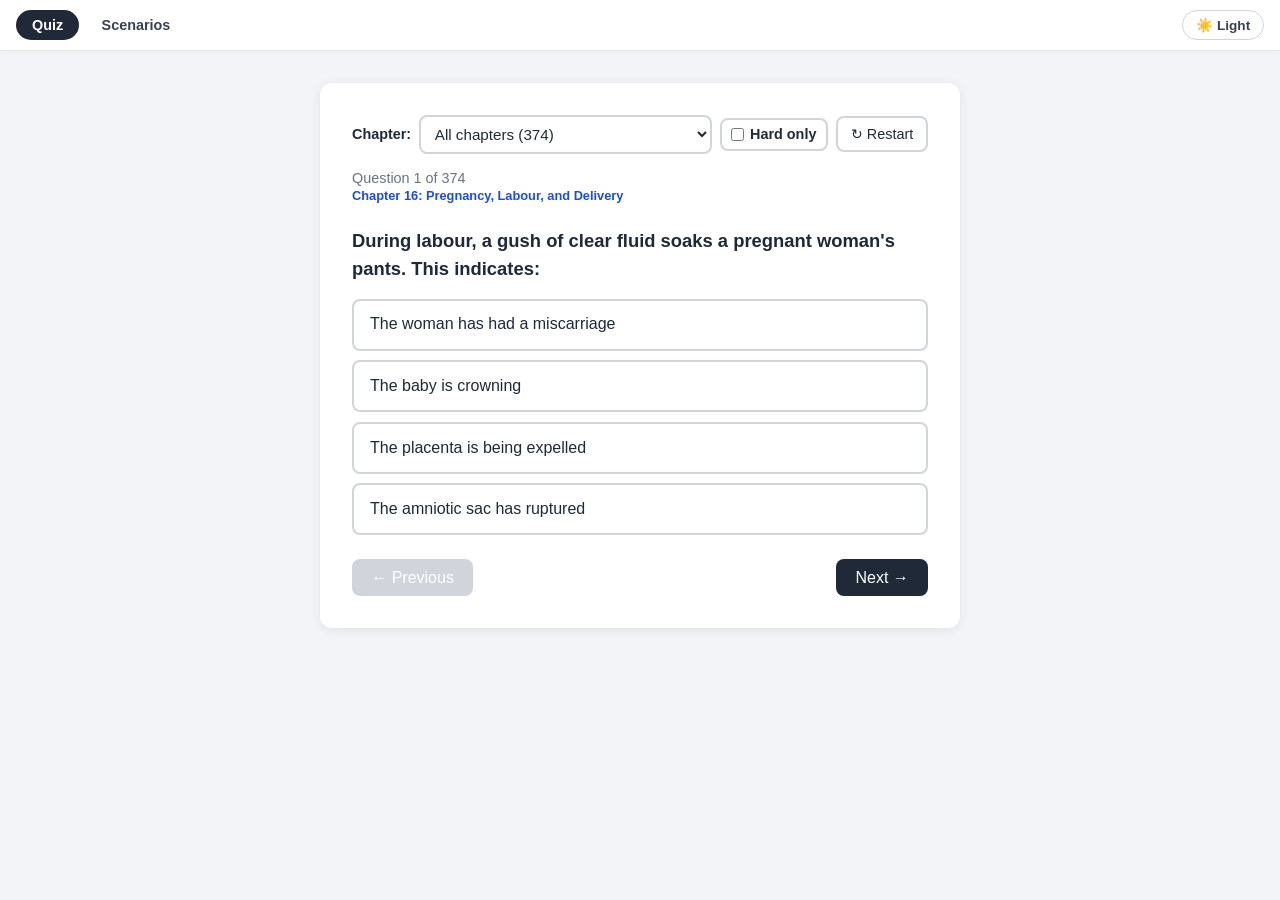
==== commit da3bc564: "Remove navbar brand and page headers The brand link crowded the theme button off-screen on mobile, a" ====
--- a/index.html
+++ b/index.html
@@ -18,7 +18,6 @@
 </head>
 <body>
   <nav class="navbar">
-    <a class="navbar-brand" href="index.html">&#9937; EMR Study</a>
     <div class="navbar-tabs">
       <a class="navbar-tab active" href="index.html" aria-current="page">Quiz</a>
       <a class="navbar-tab" href="scenarios.html">Scenarios</a>
@@ -28,9 +27,6 @@
 
   <main class="card">
     <header>
-      <h1>EMR Mock Tester</h1>
-      <p class="subtitle">Emergency Care for Professional Responders &mdash; study quiz</p>
-
       <div class="controls">
         <label for="chapter-select">Chapter:</label>
         <select id="chapter-select"></select>
--- a/style.css
+++ b/style.css
@@ -192,14 +192,6 @@
   box-shadow: var(--shadow-1);
 }
 
-.navbar-brand {
-  font-weight: 700;
-  font-size: 1rem;
-  color: var(--text);
-  text-decoration: none;
-  white-space: nowrap;
-}
-
 .navbar-tabs {
   display: flex;
   gap: 0.4rem;
@@ -254,17 +246,6 @@
 
 header {
   margin-bottom: 1.5rem;
-}
-
-h1 {
-  font-size: 1.4rem;
-  margin-bottom: 0.25rem;
-}
-
-.subtitle {
-  font-size: 0.85rem;
-  color: var(--muted);
-  margin-bottom: 1rem;
 }
 
 .controls {
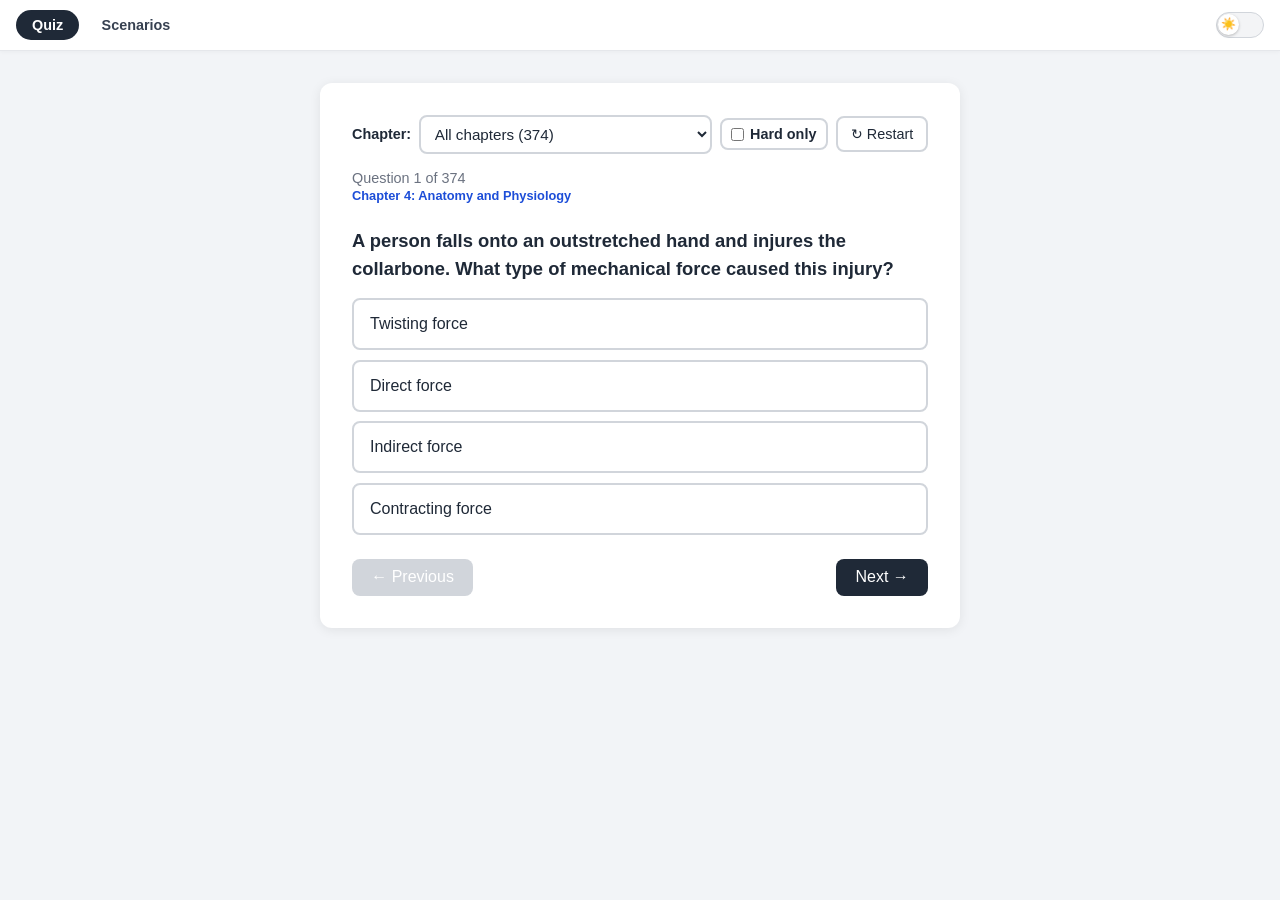
==== commit ef52d59c: "Replace theme cycle with a light/dark slider switch Drop the greyscale theme entirely (a stored "gre" ====
--- a/index.html
+++ b/index.html
@@ -8,7 +8,7 @@
     (function () {
       var t;
       try { t = localStorage.getItem("emr-theme-v1"); } catch (e) {}
-      if (t !== "light" && t !== "dark" && t !== "grey") {
+      if (t !== "light" && t !== "dark") {
         t = window.matchMedia && matchMedia("(prefers-color-scheme: dark)").matches ? "dark" : "light";
       }
       document.documentElement.dataset.theme = t;
@@ -22,7 +22,7 @@
       <a class="navbar-tab active" href="index.html" aria-current="page">Quiz</a>
       <a class="navbar-tab" href="scenarios.html">Scenarios</a>
     </div>
-    <button id="theme-btn" class="navbar-theme" type="button" title="Switch theme (light / dark / grey)"></button>
+    <button id="theme-btn" class="theme-switch" type="button" role="switch" aria-label="Dark mode" title="Toggle dark mode"></button>
   </nav>
 
   <main class="card">
--- a/style.css
+++ b/style.css
@@ -1,5 +1,5 @@
 /* ---- Theme tokens ----------------------------------------------------------
-   Light is the default; dark and grey override on <html data-theme="...">.
+   Light is the default; dark overrides on <html data-theme="dark">.
    The boot script in each page's <head> sets data-theme before first paint. */
 :root {
   color-scheme: light;
@@ -103,59 +103,6 @@
   --trauma-text: #eda06b;
 }
 
-/* Greyscale: soft light-grey base, reduced contrast, colors desaturated to
-   faint hints where the meaning depends on them (quiz feedback, moderator). */
-:root[data-theme="grey"] {
-  color-scheme: light;
-
-  --bg: #caccd0;
-  --surface: #d7d9dc;
-  --surface-2: #cfd1d5;
-  --surface-3: #c6c8cc;
-  --text: #34373c;
-  --text-2: #43464b;
-  --muted: #5f6267;
-  --faint: #84868b;
-  --border: #b6b8bc;
-  --border-2: #a8abb0;
-  --shadow-1: 0 1px 4px rgba(0, 0, 0, 0.08);
-  --shadow-2: 0 2px 12px rgba(0, 0, 0, 0.1);
-
-  --btn-bg: #4a4d52;
-  --btn-bg-hover: #3c3f44;
-  --btn-text: #e8e9eb;
-  --btn-disabled: #b6b8bc;
-
-  --info-bg: #c9ced6;
-  --info-bg-2: #bfc6d1;
-  --info-text: #414c5c;
-  --info-border: #8a94a4;
-
-  --ok-bg: #c9d2c9;
-  --ok-bg-2: #bfccc0;
-  --ok-text: #46584a;
-  --ok-border: #7e9082;
-  --ok-border-soft: #a5b2a7;
-  --ok-btn-bg: #5d6f60;
-  --ok-btn-hover: #4f5f52;
-
-  --bad-bg: #d4c9c9;
-  --bad-bg-2: #cdbebe;
-  --bad-text: #5d4646;
-  --bad-border: #a08282;
-  --bad-border-soft: #b89e9e;
-
-  --warn-bg: #d4cfc2;
-  --warn-bg-soft: #d7d3c8;
-  --warn-bg-2: #cbc4b2;
-  --warn-text: #5c5340;
-  --warn-border: #b0a688;
-  --warn-border-strong: #99906f;
-
-  --trauma-bg: #d3c9bf;
-  --trauma-text: #5d4c3d;
-}
-
 * {
   box-sizing: border-box;
   margin: 0;
@@ -217,21 +164,49 @@
   color: var(--btn-text);
 }
 
-.navbar-theme {
-  font-size: 0.85rem;
-  font-weight: 600;
-  padding: 0.4rem 0.8rem;
+/* Dark-mode slider switch: a track whose knob (::after) slides right and
+   swaps ☀️ for 🌙 when the switch is on (aria-checked="true" = dark). */
+.theme-switch {
+  flex: none;
+  position: relative;
+  width: 48px;
+  height: 26px;
   border: 1.5px solid var(--border-2);
   border-radius: 999px;
+  background: var(--surface-3);
+  cursor: pointer;
+  padding: 0;
+  transition: background 0.2s, border-color 0.2s;
+}
+
+.theme-switch::after {
+  content: "☀️";
+  position: absolute;
+  top: 1px;
+  left: 1px;
+  width: 21px;
+  height: 21px;
+  border-radius: 50%;
   background: var(--surface);
-  color: var(--text-2);
-  cursor: pointer;
-  white-space: nowrap;
-}
-
-.navbar-theme:hover {
-  background: var(--surface-3);
+  box-shadow: 0 1px 3px rgba(0, 0, 0, 0.25);
+  font-size: 12px;
+  line-height: 21px;
+  text-align: center;
+  transition: transform 0.2s;
+}
+
+.theme-switch:hover {
   border-color: var(--faint);
+}
+
+.theme-switch[aria-checked="true"] {
+  background: var(--btn-bg);
+  border-color: var(--btn-bg);
+}
+
+.theme-switch[aria-checked="true"]::after {
+  content: "🌙";
+  transform: translateX(22px);
 }
 
 .card {
